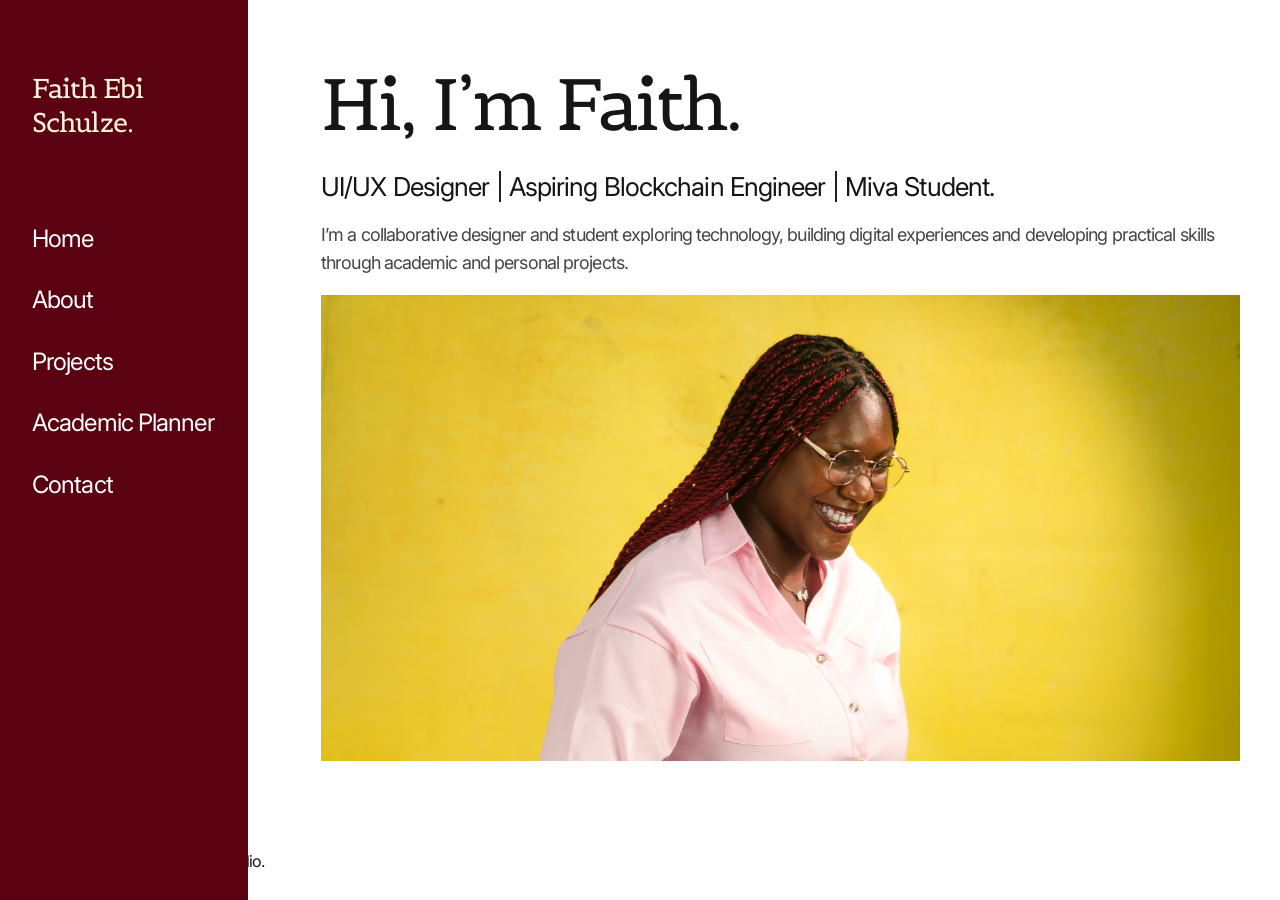
==== index.html @ 4c9703ba "Add files via upload" ====
<!DOCTYPE html>
<html lang="en">
<head>
    <meta charset="UTF-8">
    <meta name="viewport" content="width=device-width, initial-scale=1.0">
    <meta name="description" content="My student portfolio and academic projects">
    <title>Faith Schulze | UI/UX Designer</title>
    <link rel="preconnect" href="https://fonts.googleapis.com">
    <link rel="preconnect" href="https://fonts.gstatic.com" crossorigin>
    <link href="https://fonts.googleapis.com/css2?family=Inter:wght@400;500;600;700&display=swap" rel="stylesheet">
    <link rel="stylesheet" href="style.css">
    <script src="script.js" defer></script>
    <link rel="preconnect" href="https://fonts.googleapis.com">
<link rel="preconnect" href="https://fonts.gstatic.com" crossorigin>
<link href="https://fonts.googleapis.com/css2?family=Belgrano&display=swap" rel="stylesheet">
</head>
<body>
    <header class="site-header">
        <a class="logo" href="index.html">Faith Ebi Schulze.</a>

        <nav aria-label="Main navigation">
            <ul class="nav-links">
                <li><a href="index.html">Home</a></li>
                <li><a href="about.html">About</a></li>
                <li><a href="projects.html">Projects</a></li>
                <li><a href="academicplanner.html">Academic Planner</a></li>
                <li><a href="contact.html">Contact</a></li>
            </ul>
        </nav>
    </header>

   <main>
    <section class="hero">
        <h1>Hi, I’m Faith.</h1>

        <p class="role">
            UI/UX Designer | Aspiring Blockchain Engineer |
            Miva Student.
        </p>

        <p class="intro-text">
            I’m a collaborative designer and student exploring
            technology, building digital experiences and developing
            practical skills through academic and personal projects.
        </p>

        <div class="hero-image">
            <img
                src="MAV_1259.jpg.jpeg"
                alt="Portrait of Faith"
            >
        </div>
    </section>
</main>

    <footer class="site-footer">
        <p>&copy; 2026 Faith Schulze. Student Portfolio.</p>
    </footer>
</body>
</html>
---- style.css ----
* {
    box-sizing: border-box;
    margin: 0;
    padding: 0;
}

:root {
    --burgundy: #5B0212;
    --white: #ffffff;
    --text: #151515;
    --muted: #454545;
    --logo: #FBF1D9;
}

body {
    font-family: "Inter", sans-serif;
    letter-spacing: -0.9px;
    color: var(--text);
    background: var(--white);
    line-height: 1.6;
}

a {
    color: inherit;
    text-decoration: none;
}

.site-header {
    position: fixed;
    inset: 0 auto 0 0;
    width: 248px;
    height: 100vh;
    background: var(--burgundy);
    color: var(--logo);
    z-index: 10;
}

.logo {
    display: block;
    padding: 72px 32px;
    font-family: "Belgrano", serif;
    font-size: 27px;
    font-weight: 400;
    line-height: 1.25;
    max-width: 220px;
}

.nav-links {
    list-style: none;
}

.nav-links a {
    display: block;
    padding: 10px 32px;
    margin-bottom: 8px;
    font-size: 24px;
    line-height: 1.4;
    transition: background 0.2s ease, color 0.2s ease;
    color: var(--white);
}

.nav-links a:hover,
.nav-links a:focus-visible {
    background: #ffffff;
    color: var(--text);
}

.nav-links a.active {
    background: var(--white);
    color: var(--burgundy);
    font-weight: 600;
}

main {
        margin-left: 248px;
    padding: 64px 40px 40px 73px;
}

h1 {
    font-family:"Belgrano", serif;
    font-size: 72px;
    line-height: 1.15;
    letter-spacing: -3px;
    margin-bottom: 22px;
    font-weight: 400;
}

.hero .role {
    font-size: 26px;
    line-height: 1.4;
    margin-bottom: 16px;
}

.hero .intro-text {
    font-size:18px;
    line-height: 1.55;
    margin-bottom: 18px;
    color: var(--muted);
}

.hero-image img {
    display: block;
    width: 100%;
    height: auto;
    max-height: 466px;
    object-fit: cover;
    object-position: center 15%;
}

section {
    margin-bottom: 48px;
}

h2 {
    font-family: inherit;
    font-size: 2.5rem;
    margin-bottom: 16px;
}

.project-card p {
    font-size: 1.1rem;      
    line-height: 1.5;
    letter-spacing: 0px;
    color: var(--muted);
}


.store-link {
    display: inline-block;
    align-items: flex-start;
    gap: 10px;
    background: #000000;
    color: #ffffff;
    padding: 6px 12px;
    border: 1px solid #777;
    border-radius: 6px;
    text-decoration: none;
    margin-top: 16px;
    transition: background 0.2s ease;
    margin-top: auto
}

.store-link:hover {
    background: #292929;
}

.store-link img {
    width: 30px;
    height: 30px;
    object-fit: contain;
}

.store-link span {
    display: flex;
    flex-direction: column;
    font-family: Arial, sans-serif;
    font-size: 17px;
    font-weight: 600;
    line-height: 1.1;
}

.store-link small {
    font-size: 9px;
    font-weight: 400;
    letter-spacing: 0.5px;
}

.project-link {
    display: inline-block;
    padding: 10px 16px;
    background: #000;
    color: #fff;
    text-decoration: none;
    border-radius: 6px;
    font-weight: 600;
    margin-top: 16px;
    transition: background 0.3s ease;
    align-self: flex-start;
    gap: 10px;
}

.project-link:hover {
    background: #5b0012;
}
@media (max-width: 900px) {
    .site-header {
        position: static;
        width: 100%;
        height: auto;
    }

    .logo {
        padding: 20px 24px;
        max-width: none;
        font-size: 1.6rem;
    }

    .nav-links {
        display: flex;
        flex-wrap: wrap;
        padding: 0 0px 0px;
        gap: 4px;
    }

    .nav-links a {
        font-size: 1rem;
        padding: 8px 12px;
        margin: 0;
    }

    main {
        margin-left: 0;
        padding: 42px 6%;
    }

    .hero h1 {
        letter-spacing: -1px;
    }

    .hero-image img {
        max-height: 400px;
        object-position: center 2%;
    }

    
}

/* ABOUT PAGE */

.about-main {
    margin-left: 248px;
    padding: 64px 40px 60px 67px;
}

.about-heading {
    margin-bottom: 66px;
}

/*.about-heading h1 {
    font-family: Georgia, "Times New Roman", serif;
    font-size: 76px;
    font-weight: 400;
    line-height: 1.15;
    letter-spacing: -2px;
    margin-bottom: 28px;
}*/

.about-heading > p {
    font-size: 28px;
    line-height: 1.4;
}

.about-content {
    display: grid;
    grid-template-columns: minmax(0, 530px) minmax(0, 1fr);
    gap: 50px;
    align-items: start;
}

.about-image img {
    display: block;
    width: 100%;
    height: min-content;
    object-fit: cover;
    object-position: center;
}

.about-details {
    display: flex;
    flex-direction: column;
    gap: 40px;
}

.about-item h2 {
    
    font-size: 21px;
    font-weight: 700;
    line-height: 1.4;
    margin-bottom: 3px;
}

.about-item p {
    font-size: 17px;
    line-height: 1.5;
    color: #6b6662;
}

/* ABOUT PAGE: MOBILE AND TABLET */

@media (max-width: 1100px) {
    .about-main {
        padding: 40px 30px;
    }

    .about-content {
        grid-template-columns: minmax(0, 0.9fr) minmax(0, 1fr);
        gap: 30px;
    }

    .about-image img {
        height: 480px;
    }

    .about-details {
        gap: 28px;
    }
}

@media (max-width: 900px) {
    .about-main {
        margin-left: 0;
        padding: 32px 6%;
    }

    .about-heading {
        margin-bottom: 36px;
    }

    .about-heading h1 {
        font-size: 52px;
    }

    .about-heading > p {
        font-size: 21px;
    }

    .about-content {
        grid-template-columns: 1fr;
        gap: 32px;
    }

    .about-image img {
        height: auto;
        max-height: 600px;
        object-fit: cover;
    }

    .about-details {
        gap: 26px;
    }
}

/* PROJECTS PAGE */

.projects-main {
    margin-left: 248px;
    padding: 54px 40px 50px 54px;
}

.projects-heading {
    margin-bottom: 52px;
}

/*.projects-heading h1 {
    font-family: Georgia, "Times New Roman", serif;
    font-size: 60px;
    font-weight: 400;
    line-height: 1.2;
    letter-spacing: -2px;
    margin-bottom: 22px;
}*/

.projects-heading p {
    font-size: 23px;
    line-height: 1.45;
    max-width: 950px;
}

.projects-grid {
    display: grid;
    grid-template-columns: repeat(3, minmax(0, 1fr));
    gap: 20px 14px;
}

.project-card {
    background: #e9e4dc;
    overflow: hidden;
    min-width: 0;
}

.project-card > img {
    display: block;
    width: 100%;
    height: 290px;
    object-fit: cover;
}

.project-info {
    padding: 25px 14px 16px;
    min-height: 206px;
}

.project-title {
    display: flex;
    justify-content: space-between;
    align-items: center;
    gap: 10px;
    margin-bottom: 0px;
}

.project-title h2 {
    font-family: "Inter", sans-serif;
    font-size: 21px;
    font-weight: 700;
    margin: 0;
}

.project-title > a {
    font-size: 24px;
    font-weight: 700;
    transition: transform 0.2s ease;
}

.project-title > a:hover {
    transform: translateX(5px);
}

.project-info > p {
    color: #69645f;
    font-size: 14px;
    margin-bottom: 15px;
}

.project-tags {
    display: flex;
    flex-wrap: wrap;
    gap: 8px;
    font-size: 12px;
    font-weight: 600;
}

.project-tags span {
    background: #f8f6f3;
    color: #5f5a55;
    padding: 4px 10px;
    border-radius: 20px;
    font-size: 11px;
}


.store-link {
    display: inline-flex;
    align-items: center;
    justify-content: flex-start;
    gap: 9px;
    background: #000;
    color: #fff;
    padding: 6px 12px;
    border: 1px solid #777;
    border-radius: 6px;
    text-decoration: none;
    margin-top: 16px;
}

.store-link img {
    width: 30px;
    height: 30px;
    object-fit: contain;
    flex-shrink: 0;
}

.store-text {
    display: flex;
    flex-direction: column;
    font-family: "Play", sans-serif;
    font-size: 17px;
    font-weight: 600;
    line-height: 1.15;
    white-space: nowrap;
}

.store-text small {
    font-size: 9px;
    font-weight: 400;
    letter-spacing: 0.5px;
}

/* PROJECTS PAGE RESPONSIVENESS */

@media (max-width: 1100px) {
    .projects-main {
        padding: 40px 30px;
    }

    .projects-grid {
        grid-template-columns: repeat(2, minmax(0, 1fr));
    }
}

@media (max-width: 900px) {
    .projects-main {
        margin-left: 0;
        padding: 32px 6%;
    }

    .projects-heading h1 {
        font-size: 48px;
    }

    .projects-heading p {
        font-size: 18px;
    }

    .projects-grid {
        grid-template-columns: 1fr;
        gap: 24px;
    }

    .project-card > img {
        height: auto;
        aspect-ratio: 1.1 / 1;
    }
}

/*override the global heading size for smaller screens:*/
@media (max-width: 900px) {
    h1 {
        font-size: 48px;
        letter-spacing: -1px;
    }

    .logo {
        padding: 20px 24px;
        font-size: 24px;
        max-width: none;
    }
}


/* ACADEMIC PLANNER PAGE */

.planner-main {
    margin-left: 248px;
    padding: 64px 40px 50px 73px;
}

.planner-heading {
    margin-bottom: 70px;
}

.planner-heading p {
    font-size: 28px;
    line-height: 1.4;
}

.planner-content {
    display: grid;
    grid-template-columns: minmax(0, 1fr) minmax(0, 1.1fr);
    gap: 55px;
    align-items: stretch;
    min-height: 470px;
}

/* TASK INPUT AREA */

.task-form {
    display: flex;
    flex-direction: column;
    min-width: 0;
}

.task-form label {
    font-size: 22px;
    font-weight: 700;
    margin-bottom: 24px;
}

.task-input-wrapper {
    display: flex;
    align-items: center;
    gap: 12px;
    margin-bottom: auto;
}

.plus-icon {
    font-size: 38px;
    font-weight: 300;
    color: #6b6662;
    line-height: 1;
}

.task-input-wrapper input {
    width: 100%;
    border: none;
    outline: none;
    background: transparent;
    font-size: 18px;
    font-style: italic;
    padding: 10px 0;
    color: #171717;
}

.task-input-wrapper input::placeholder {
    color: #77716c;
    opacity: 1;
}

.task-input-wrapper input:focus {
    border-bottom: 1px solid #77716c;
}

.add-task-btn {
    width: 100%;
    height: 64px;
    border: none;
    background: #171717;
    color: #ffffff;
    font-size: 18px;
    font-weight: 600;
    cursor: pointer;
    transition: background 0.2s ease;
}

.add-task-btn:hover {
    background: #5b0010;
}

/* TASK DISPLAY PANEL */

.task-panel {
    background: #f5f2ef;
    padding: 36px;
    min-width: 0;
    min-height: 470px;
}

.task-panel h2 {
    font-size: 23px;
    font-weight: 700;
    margin-bottom: 40px;
    color: #151515;
}

.task-list {
    display: flex;
    flex-direction: column;
    gap: 14px;
    
}

.empty-message {
    display: flex;
    justify-content: center;
    align-items: center;
    min-height: 300px;
    color: #6b6662;
    font-size: 18px;
}

/* INDIVIDUAL TASK */

.task-item {
    display: flex;
    align-items: center;
    gap: 12px;
    min-width: 0;
}

.task-item input[type="checkbox"] {
    width: 27px;
    height: 27px;
    flex-shrink: 0;
    accent-color: #171717;
    cursor: pointer;
}

.task-name {
    flex: 1;
    min-width: 0;
    overflow-wrap: anywhere;
    font-size: 18px;
    color: #6b6662;
}

.task-item.completed .task-name {
    text-decoration: line-through;
    opacity: 0.55;
}

.delete-task {
    border: none;
    background: transparent;
    color: #e00000;
    font-size: 25px;
    cursor: pointer;
    padding: 0 4px;
    line-height: 1;
}

.delete-task:hover {
    color: #990000;
}

/* RESPONSIVE LAYOUT */

@media (max-width: 1100px) {
    .planner-main {
        padding: 40px 30px;
    }

    .planner-content {
        gap: 30px;
    }

    .task-panel {
        padding: 25px;
    }
}

@media (max-width: 900px) {
    .planner-main {
        margin-left: 0;
        padding: 32px 6%;
    }

    .planner-heading {
        margin-bottom: 40px;
    }

    .planner-heading p {
        font-size: 20px;
    }

    .planner-content {
        grid-template-columns: 1fr;
        gap: 35px;
    }

    .task-form {
        min-height: 250px;
    }

    .task-panel {
        min-height: 350px;
    }

    .empty-message {
        min-height: 200px;
    }
}
.delete-task {
    border: none;
    background: transparent;
    color: #e00000;
    font-size: 20px;
    cursor: pointer;
    padding: 5px;
    transition: color 0.2s ease, transform 0.2s ease;
}

.delete-task:hover {
    color: #990000;
    transform: scale(1.1);
}

/* CONTACT PAGE */

.contact-main {
    margin-left: 268px;
    padding: 65px 5% 60px;
}

.contact-heading {
    margin-bottom: 68px;
}

.contact-heading p {
    font-size: 28px;
    line-height: 1.4;
}

.contact-content {
    display: grid;
    grid-template-columns: minmax(0, 1.35fr) minmax(220px, 0.65fr);
    gap: 70px;
    align-items: start;
}

/* FORM CONTAINER */

.contact-form-container {
    background: #f5f2ef;
    padding: 35px;
    min-height: 570px;
}

#contactForm {
    display: flex;
    flex-direction: column;
    gap: 25px;
}

.form-group {
    display: flex;
    flex-direction: column;
    gap: 7px;
}

.form-group label {
    font-size: 15px;
    font-weight: 500;
    color: #171717;
}

.form-group input,
.form-group textarea {
    width: 100%;
    border: none;
    outline: none;
    background: #ffffff;
    padding: 18px;
    font-family: Arial, Helvetica, sans-serif;
    font-size: 15px;
    color: #171717;
}

.form-group input {
    height: 61px;
}

.form-group textarea {
    height: 150px;
    resize: vertical;
}

.form-group input::placeholder,
.form-group textarea::placeholder {
    color: #9aa7ba;
    opacity: 1;
}

.form-group input:focus,
.form-group textarea:focus {
    outline: 1px solid #6b0013;
}

.error-message {
    color: #d00000;
    font-size: 13px;
    min-height: 0;
}

.submit-btn {
    width: 100%;
    height: 60px;
    border: none;
    background: #171717;
    color: #ffffff;
    font-size: 17px;
    font-weight: 600;
    cursor: pointer;
    transition: background 0.2s ease;
}

.submit-btn:hover {
    background: #5b0010;
}

/* CONTACT DETAILS */

.contact-info {
    padding-top: 35px;
}

.contact-detail {
    margin-bottom: 45px;
}

.contact-detail h2 {
    font-family: Arial, Helvetica, sans-serif;
    font-size: 22px;
    margin-bottom: 7px;
}

.contact-detail a {
    color: #6b6662;
    font-size: 18px;
    text-decoration: none;
}

.contact-detail a:hover {
    color: #5b0010;
}

/* SOCIAL MEDIA */

.social-links {
    display: flex;
    align-items: center;
    gap: 27px;
    margin-top: 40px;
}

.social-links a {
    color: #6b6662;
    font-size: 25px;
    transition: color 0.2s ease, transform 0.2s ease;
}

.social-links a:hover {
    color: #5b0010;
    transform: translateY(-3px);
}

/* SUCCESS MESSAGE */

.success-message {
    display: flex;
    align-items: center;
    justify-content: center;
    text-align: center;
}

.success-message h2 {
    font-family: Arial, Helvetica, sans-serif;
    font-size: 22px;
    margin-bottom: 12px;
}

.success-message p {
    color: #6b6662;
    font-size: 16px;
}

/* RESPONSIVE */

@media (max-width: 1100px) {
    .contact-main {
        padding: 45px 4%;
    }

    .contact-content {
        gap: 35px;
    }

    .contact-form-container {
        padding: 25px;
    }
}

@media (max-width: 900px) {
    .contact-main {
        margin-left: 0;
        padding: 35px 6%;
    }

    .contact-heading {
        margin-bottom: 40px;
    }

    .contact-heading p {
        font-size: 20px;
    }

    .contact-content {
        grid-template-columns: 1fr;
        gap: 35px;
    }

    .contact-info {
        padding-top: 0;
    }

    .contact-form-container {
        min-height: auto;
    }
}
.success-message[hidden] {
    display: none;
}

/* Horizontal Nav Scroll*/

@media (max-width: 768px) {

    .sidebar nav {
        width: 100%;
        overflow-x: auto;
        overflow-y: hidden;
        -webkit-overflow-scrolling: touch;
    }

    .nav-links {
        display: flex;
        flex-wrap: nowrap;
        width: max-content;
        min-width: 100%;
        gap: 0;
    }

    .nav-links li {
        flex: 0 0 auto;
        padding-bottom: 0px;
    }

    .nav-links a {
        display: block;
        white-space: nowrap;
        padding: 18px 24px;
        text-align: center;
    }

    /* Hide scrollbar but keep scrolling functional */
    .sidebar nav::-webkit-scrollbar {
        display: none;
    }

    .sidebar nav {
        scrollbar-width: none;
    }

    .logo {
        display: flex;
        justify-content: center;
        align-items: center;
        width: 100%;
        text-align: center;
        margin: 0 auto;
    }

     .hero-image img {
        max-height: 200px;
        object-position: center 5%;
    }

}
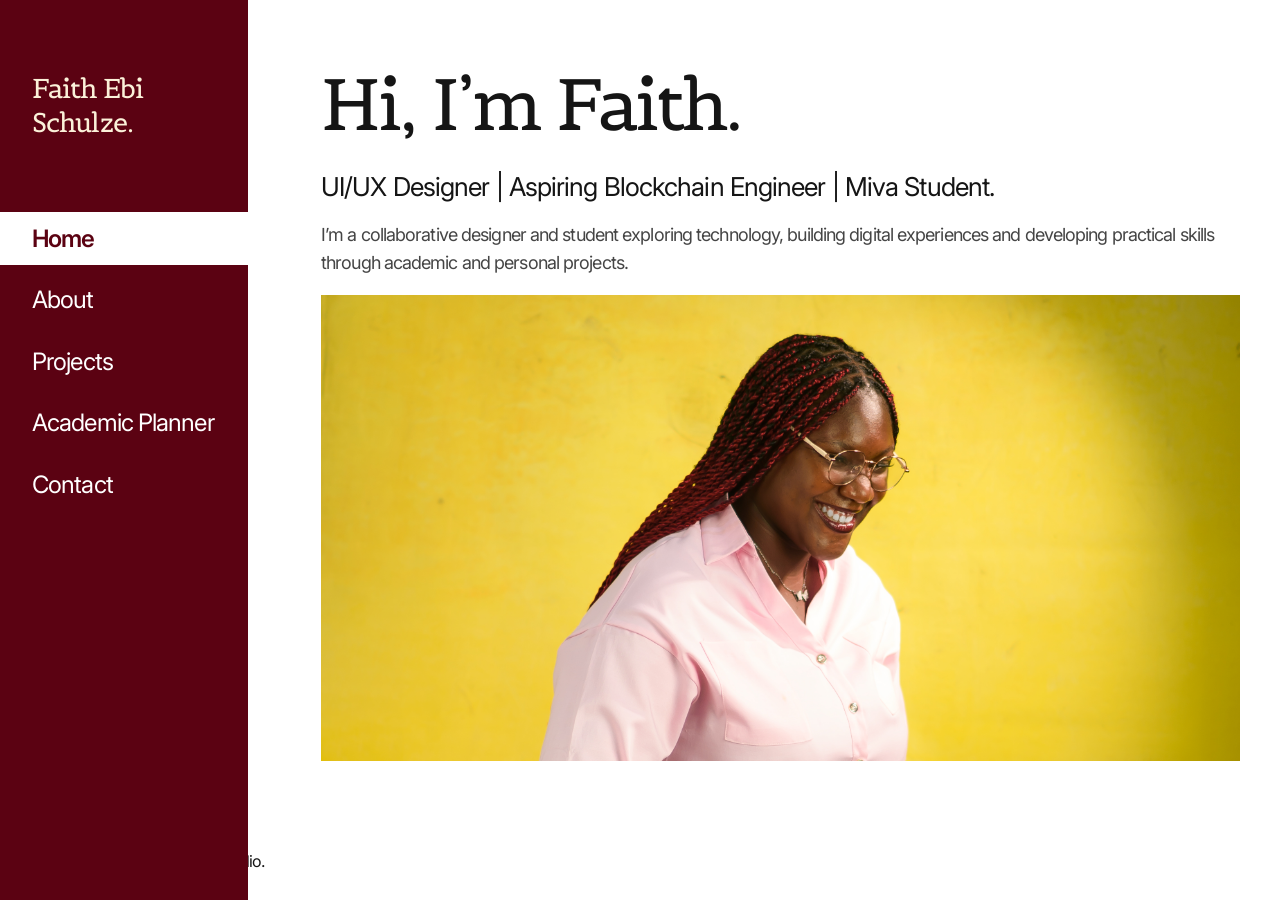
==== commit 4bcf8209: "Update index.html with favicon and structure improvements Added a favicon link and cleaned up the HT" ====
--- a/index.html
+++ b/index.html
@@ -6,6 +6,7 @@
     <meta name="viewport" content="width=device-width, initial-scale=1.0">
     <meta name="description" content="My student portfolio and academic projects">
     <title>Faith Schulze | UI/UX Designer</title>
+    <link rel="icon" type="image/png" href="favicon.png">
     <link rel="preconnect" href="https://fonts.googleapis.com">
     <link rel="preconnect" href="https://fonts.gstatic.com" crossorigin>
     <link href="https://fonts.googleapis.com/css2?family=Inter:wght@400;500;600;700&display=swap" rel="stylesheet">
